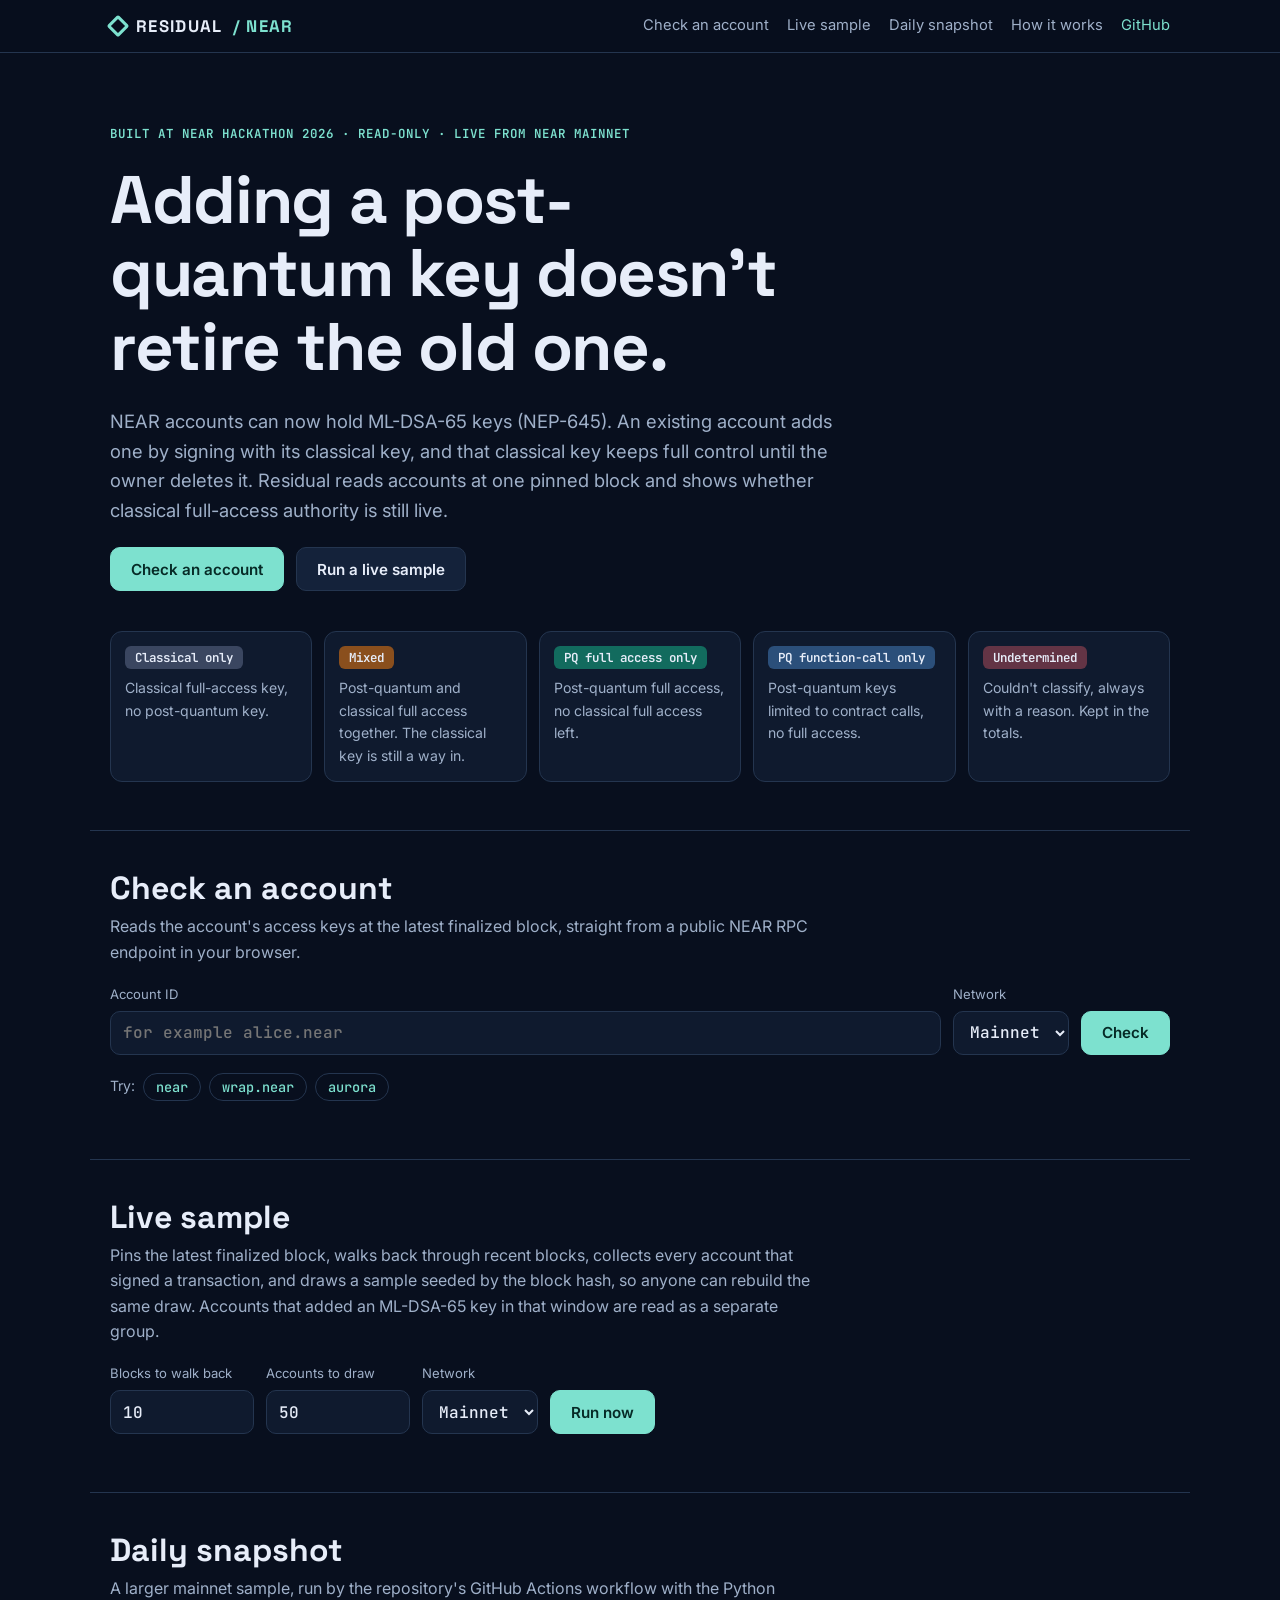
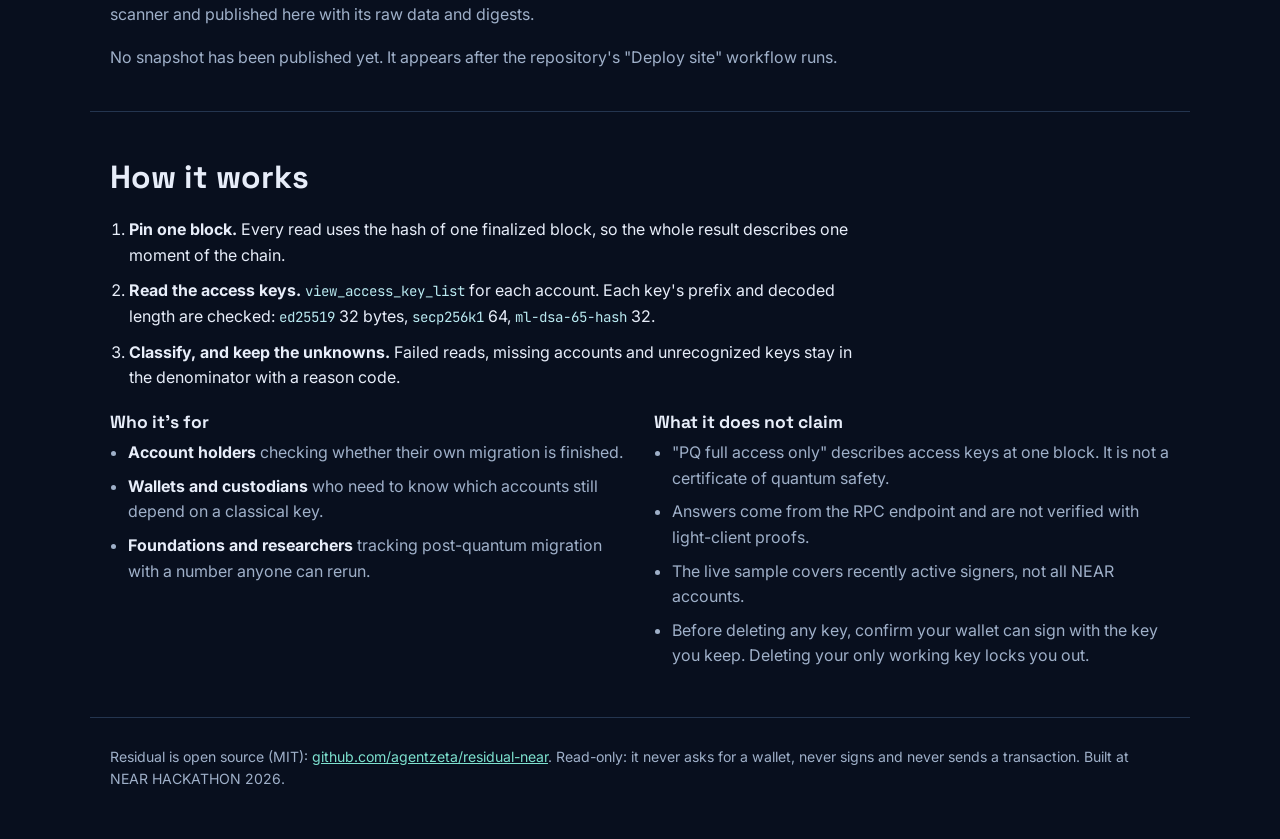
==== index.html @ 67db2c84 "Publish fallback static frontend for GitHub Pages branch deployment" ====
<!doctype html>
<html lang="en">
<head>
<meta charset="utf-8">
<meta name="viewport" content="width=device-width, initial-scale=1, viewport-fit=cover">
<title>Residual — NEAR post-quantum migration check</title>
<meta name="description" content="Check whether a NEAR account that added a post-quantum key still has a live classical key. Read-only, live from NEAR mainnet.">
<meta property="og:title" content="Residual — NEAR post-quantum migration check">
<meta property="og:description" content="Adding a post-quantum key doesn't retire the classical one. Residual checks, live from NEAR mainnet.">
<link rel="preconnect" href="https://fonts.googleapis.com">
<link rel="stylesheet" href="https://fonts.googleapis.com/css2?family=Space+Grotesk:wght@500;600;700&family=Inter:wght@400;500;600&family=JetBrains+Mono:wght@400;600&display=swap">
<link rel="stylesheet" href="style.css">
<link rel="icon" href="data:image/svg+xml,%3Csvg xmlns='http://www.w3.org/2000/svg' viewBox='0 0 32 32'%3E%3Crect width='32' height='32' rx='7' fill='%23080f1e'/%3E%3Cpath d='M16 6l10 10-10 10L6 16z' fill='none' stroke='%237de1cf' stroke-width='3'/%3E%3C/svg%3E">
</head>
<body>
<header class="bar">
  <div class="wrap bar-in">
    <a class="logo" href="#top"><span class="mark" aria-hidden="true"></span>Residual <span class="slash">/ NEAR</span></a>
    <nav aria-label="Sections">
      <a href="#check">Check an account</a>
      <a href="#sample">Live sample</a>
      <a href="#snapshot">Daily snapshot</a>
      <a href="#how">How it works</a>
      <a class="gh" href="https://github.com/agentzeta/residual-near">GitHub</a>
    </nav>
  </div>
</header>

<main id="top">
  <section class="hero wrap">
    <p class="eyebrow">Built at NEAR HACKATHON 2026 · read-only · live from NEAR mainnet</p>
    <h1>Adding a post-quantum key doesn't retire the old one.</h1>
    <p class="lede">NEAR accounts can now hold ML-DSA-65 keys (NEP-645). An existing account adds one by signing with its classical key, and that classical key keeps full control until the owner deletes it. Residual reads accounts at one pinned block and shows whether classical full-access authority is still live.</p>
    <div class="cta">
      <a class="btn primary" href="#check">Check an account</a>
      <a class="btn" href="#sample">Run a live sample</a>
    </div>
    <div class="states" aria-label="The five states">
      <div><span class="pill CLASSICAL_ONLY">Classical only</span><p>Classical full-access key, no post-quantum key.</p></div>
      <div><span class="pill INCOMPLETE_WEAKEST_LINK">Mixed</span><p>Post-quantum and classical full access together. The classical key is still a way in.</p></div>
      <div><span class="pill COMPLETE">PQ full access only</span><p>Post-quantum full access, no classical full access left.</p></div>
      <div><span class="pill PQ_FUNCTION_ONLY">PQ function-call only</span><p>Post-quantum keys limited to contract calls, no full access.</p></div>
      <div><span class="pill UNDETERMINED">Undetermined</span><p>Couldn't classify, always with a reason. Kept in the totals.</p></div>
    </div>
  </section>

  <section id="check" class="panel wrap">
    <div class="panel-head">
      <h2>Check an account</h2>
      <p>Reads the account's access keys at the latest finalized block, straight from a public NEAR RPC endpoint in your browser.</p>
    </div>
    <form id="check-form" class="row" autocomplete="off">
      <label class="field grow" for="acct">Account ID
        <input id="acct" name="acct" placeholder="for example alice.near" spellcheck="false" required>
      </label>
      <label class="field" for="net">Network
        <select id="net"><option value="mainnet">Mainnet</option><option value="testnet">Testnet</option></select>
      </label>
      <button class="btn primary" id="check-btn" type="submit">Check</button>
    </form>
    <p class="try">Try: <button type="button" class="chip" data-acct="near">near</button><button type="button" class="chip" data-acct="wrap.near">wrap.near</button><button type="button" class="chip" data-acct="aurora">aurora</button></p>
    <div id="check-out" class="out" aria-live="polite"></div>
  </section>

  <section id="sample" class="panel wrap">
    <div class="panel-head">
      <h2>Live sample</h2>
      <p>Pins the latest finalized block, walks back through recent blocks, collects every account that signed a transaction, and draws a sample seeded by the block hash, so anyone can rebuild the same draw. Accounts that added an ML-DSA-65 key in that window are read as a separate group.</p>
    </div>
    <form id="sample-form" class="row">
      <label class="field" for="win">Blocks to walk back
        <input id="win" type="number" min="1" max="120" value="10">
      </label>
      <label class="field" for="size">Accounts to draw
        <input id="size" type="number" min="1" max="300" value="50">
      </label>
      <label class="field" for="snet">Network
        <select id="snet"><option value="mainnet">Mainnet</option><option value="testnet">Testnet</option></select>
      </label>
      <button class="btn primary" id="sample-btn" type="submit">Run now</button>
    </form>
    <div id="sample-progress" class="progress" hidden></div>
    <div id="sample-out" class="out" aria-live="polite"></div>
  </section>

  <section id="snapshot" class="panel wrap">
    <div class="panel-head">
      <h2>Daily snapshot</h2>
      <p>A larger mainnet sample, run by the repository's GitHub Actions workflow with the Python scanner and published here with its raw data and digests.</p>
    </div>
    <div id="snap-out" class="out"><p class="muted">Loading the latest snapshot…</p></div>
  </section>

  <section id="how" class="wrap how">
    <h2>How it works</h2>
    <ol class="steps">
      <li><b>Pin one block.</b> Every read uses the hash of one finalized block, so the whole result describes one moment of the chain.</li>
      <li><b>Read the access keys.</b> <code>view_access_key_list</code> for each account. Each key's prefix and decoded length are checked: <code>ed25519</code> 32 bytes, <code>secp256k1</code> 64, <code>ml-dsa-65-hash</code> 32.</li>
      <li><b>Classify, and keep the unknowns.</b> Failed reads, missing accounts and unrecognized keys stay in the denominator with a reason code.</li>
    </ol>
    <div class="grid2">
      <div>
        <h3>Who it's for</h3>
        <ul>
          <li><b>Account holders</b> checking whether their own migration is finished.</li>
          <li><b>Wallets and custodians</b> who need to know which accounts still depend on a classical key.</li>
          <li><b>Foundations and researchers</b> tracking post-quantum migration with a number anyone can rerun.</li>
        </ul>
      </div>
      <div>
        <h3>What it does not claim</h3>
        <ul>
          <li>"PQ full access only" describes access keys at one block. It is not a certificate of quantum safety.</li>
          <li>Answers come from the RPC endpoint and are not verified with light-client proofs.</li>
          <li>The live sample covers recently active signers, not all NEAR accounts.</li>
          <li>Before deleting any key, confirm your wallet can sign with the key you keep. Deleting your only working key locks you out.</li>
        </ul>
      </div>
    </div>
  </section>
</main>

<footer class="wrap foot">
  <p>Residual is open source (MIT): <a href="https://github.com/agentzeta/residual-near">github.com/agentzeta/residual-near</a>. Read-only: it never asks for a wallet, never signs and never sends a transaction. Built at NEAR HACKATHON 2026.</p>
</footer>

<script type="module" src="app.js"></script>
</body>
</html>
---- style.css ----
/* Residual landing and live app. One deliberate dark look, matching the report dashboard. */
:root {
  --bg: #080f1e;
  --surface: #0f1a2e;
  --surface-2: #14223a;
  --line: #24354f;
  --ink: #e7edf9;
  --muted: #9fb0c9;
  --teal: #7de1cf;
  --teal-ink: #062a26;
  --amber: #f0b45a;
  --red: #ff8f8f;
  --display: "Space Grotesk", "Helvetica Neue", Arial, sans-serif;
  --body: "Inter", "Segoe UI", Roboto, Arial, sans-serif;
  --mono: "JetBrains Mono", ui-monospace, Menlo, Consolas, monospace;
  color-scheme: dark;
}
* { box-sizing: border-box; }
html { scroll-behavior: smooth; }
section[id], main[id] { scroll-margin-top: 76px; }
.testbanner { background: #5a2a12; color: #ffd9bf; font-weight: 600; text-align: center; padding: 8px 16px; }
@media (prefers-reduced-motion: reduce) { html { scroll-behavior: auto; } }
body { margin: 0; background: var(--bg); color: var(--ink); font: 16px/1.6 var(--body); }
a { color: var(--teal); }
code { font-family: var(--mono); font-size: 0.88em; color: #b9e9f0; }
.wrap { max-width: 1100px; margin: 0 auto; padding-left: max(20px, env(safe-area-inset-left, 0px)); padding-right: max(20px, env(safe-area-inset-right, 0px)); }
h1, h2, h3 { font-family: var(--display); line-height: 1.1; margin: 0; text-wrap: balance; }
h1 { font-size: clamp(2.2rem, 6vw, 4.2rem); letter-spacing: -0.02em; max-width: 16ch; }
h2 { font-size: clamp(1.5rem, 3vw, 2rem); }
h3 { font-size: 1.1rem; margin-bottom: 8px; }
p { margin: 0; }

.bar { position: sticky; top: 0; z-index: 5; background: rgba(8, 15, 30, 0.92); backdrop-filter: blur(8px); border-bottom: 1px solid var(--line); }
.bar-in { display: flex; align-items: center; justify-content: space-between; gap: 16px; padding-block: 14px; flex-wrap: wrap; }
.logo { display: flex; align-items: center; gap: 10px; font: 700 1.05rem var(--display); letter-spacing: 0.08em; text-transform: uppercase; color: var(--ink); text-decoration: none; }
.logo .slash { color: var(--teal); }
.mark { width: 16px; height: 16px; border: 3px solid var(--teal); transform: rotate(45deg); border-radius: 2px; }
nav { display: flex; gap: 18px; flex-wrap: wrap; font-size: 0.92rem; }
nav a { color: var(--muted); text-decoration: none; }
nav a:hover, nav a:focus-visible { color: var(--ink); }
nav .gh { color: var(--teal); }

.hero { padding-block: 72px 48px; display: grid; gap: 22px; }
.eyebrow { font: 600 0.78rem var(--mono); letter-spacing: 0.08em; text-transform: uppercase; color: var(--teal); }
.lede { font-size: 1.15rem; color: var(--muted); max-width: 62ch; }
.cta { display: flex; gap: 12px; flex-wrap: wrap; }
.btn { display: inline-flex; align-items: center; justify-content: center; gap: 8px; min-height: 44px; padding: 0 20px; border-radius: 10px; border: 1px solid var(--line); background: var(--surface-2); color: var(--ink); font: 600 0.95rem var(--body); text-decoration: none; cursor: pointer; }
.btn:hover { border-color: var(--teal); }
.btn:focus-visible, .chip:focus-visible, input:focus-visible, select:focus-visible { outline: 2px solid var(--teal); outline-offset: 2px; }
.btn.primary { background: var(--teal); border-color: var(--teal); color: var(--teal-ink); }
.btn[disabled] { opacity: 0.55; cursor: progress; }
.states { display: grid; grid-template-columns: repeat(auto-fit, minmax(190px, 1fr)); gap: 12px; margin-top: 18px; }
.states div { background: var(--surface); border: 1px solid var(--line); border-radius: 12px; padding: 14px; display: grid; gap: 8px; align-content: start; }
.states p { font-size: 0.88rem; color: var(--muted); }

.pill { display: inline-block; width: fit-content; padding: 3px 10px; border-radius: 6px; font: 600 0.78rem var(--mono); background: #34405c; color: var(--ink); }
.pill.COMPLETE { background: #126b5e; }
.pill.INCOMPLETE_WEAKEST_LINK { background: #8a4f1d; }
.pill.PQ_FUNCTION_ONLY { background: #2b4f7a; }
.pill.UNDETERMINED { background: #633445; }
.pill.CLASSICAL_ONLY { background: #3a4660; }

.panel { padding-block: 40px; border-top: 1px solid var(--line); display: grid; gap: 18px; }
.panel-head { display: grid; gap: 8px; }
.panel-head p { color: var(--muted); max-width: 70ch; }
.row { display: flex; gap: 12px; align-items: flex-end; flex-wrap: wrap; }
.field { display: grid; gap: 6px; font-size: 0.82rem; color: var(--muted); min-width: 0; }
.field.grow { flex: 1 1 260px; }
input, select { font: 500 1rem var(--mono); background: var(--surface); color: var(--ink); border: 1px solid var(--line); border-radius: 10px; min-height: 44px; padding: 0 12px; width: 100%; }
input[type=number] { width: 9em; }
.try { font-size: 0.88rem; color: var(--muted); display: flex; gap: 8px; align-items: center; flex-wrap: wrap; }
.chip { font: 500 0.85rem var(--mono); background: transparent; color: var(--teal); border: 1px solid var(--line); border-radius: 999px; padding: 4px 12px; cursor: pointer; }
.out { display: grid; gap: 16px; min-width: 0; }
.muted { color: var(--muted); }
.error { color: var(--red); }
.warn { background: #3b2f10; color: #ffe9a8; border-radius: 10px; padding: 10px 14px; font-size: 0.92rem; }

.result { background: var(--surface); border: 1px solid var(--line); border-radius: 14px; padding: 20px; display: grid; gap: 14px; min-width: 0; }
.verdict { font: 600 1.3rem var(--display); }
.meta { display: flex; flex-wrap: wrap; gap: 6px 20px; font: 0.82rem var(--mono); color: var(--muted); }
.meta span { overflow-wrap: anywhere; }
.tbl { overflow-x: auto; }
table { border-collapse: collapse; width: 100%; font-size: 0.88rem; }
th, td { text-align: left; padding: 8px 12px 8px 0; border-bottom: 1px solid var(--line); vertical-align: top; }
th { font: 600 0.72rem var(--mono); letter-spacing: 0.06em; text-transform: uppercase; color: var(--muted); }
td.key { font-family: var(--mono); font-size: 0.8rem; overflow-wrap: anywhere; min-width: 16ch; }
td button.link { background: none; border: 0; color: var(--teal); font: inherit; cursor: pointer; padding: 0; text-align: left; overflow-wrap: anywhere; }

.cards { display: grid; grid-template-columns: repeat(auto-fit, minmax(220px, 1fr)); gap: 12px; }
.card { background: var(--surface); border: 1px solid var(--line); border-radius: 14px; padding: 18px; display: grid; gap: 6px; }
.card small { color: var(--muted); font-size: 0.82rem; }
.card strong { font: 700 2.4rem var(--display); color: var(--teal); font-variant-numeric: tabular-nums; }
.card em { font-style: normal; font-size: 0.8rem; color: var(--muted); }
.statebar { display: flex; height: 14px; border-radius: 7px; overflow: hidden; background: var(--surface-2); }
.statebar span { display: block; height: 100%; }
.legend { display: flex; flex-wrap: wrap; gap: 8px 16px; font-size: 0.82rem; color: var(--muted); }
.progress { font: 0.88rem var(--mono); color: var(--muted); background: var(--surface); border: 1px solid var(--line); border-radius: 10px; padding: 12px 14px; }
.progress b { color: var(--ink); }
.actions { display: flex; gap: 10px; flex-wrap: wrap; }

.how { padding-block: 48px; border-top: 1px solid var(--line); display: grid; gap: 22px; }
.steps { margin: 0; padding-left: 1.2em; display: grid; gap: 10px; max-width: 75ch; }
.grid2 { display: grid; grid-template-columns: repeat(auto-fit, minmax(300px, 1fr)); gap: 28px; }
.grid2 ul { margin: 0; padding-left: 1.1em; display: grid; gap: 8px; color: var(--muted); }
.grid2 b { color: var(--ink); }
.foot { padding-block: 28px 48px; border-top: 1px solid var(--line); color: var(--muted); font-size: 0.88rem; }
@media (max-width: 640px) {
  nav { gap: 12px; font-size: 0.85rem; }
  .hero { padding-block: 44px 32px; }
}
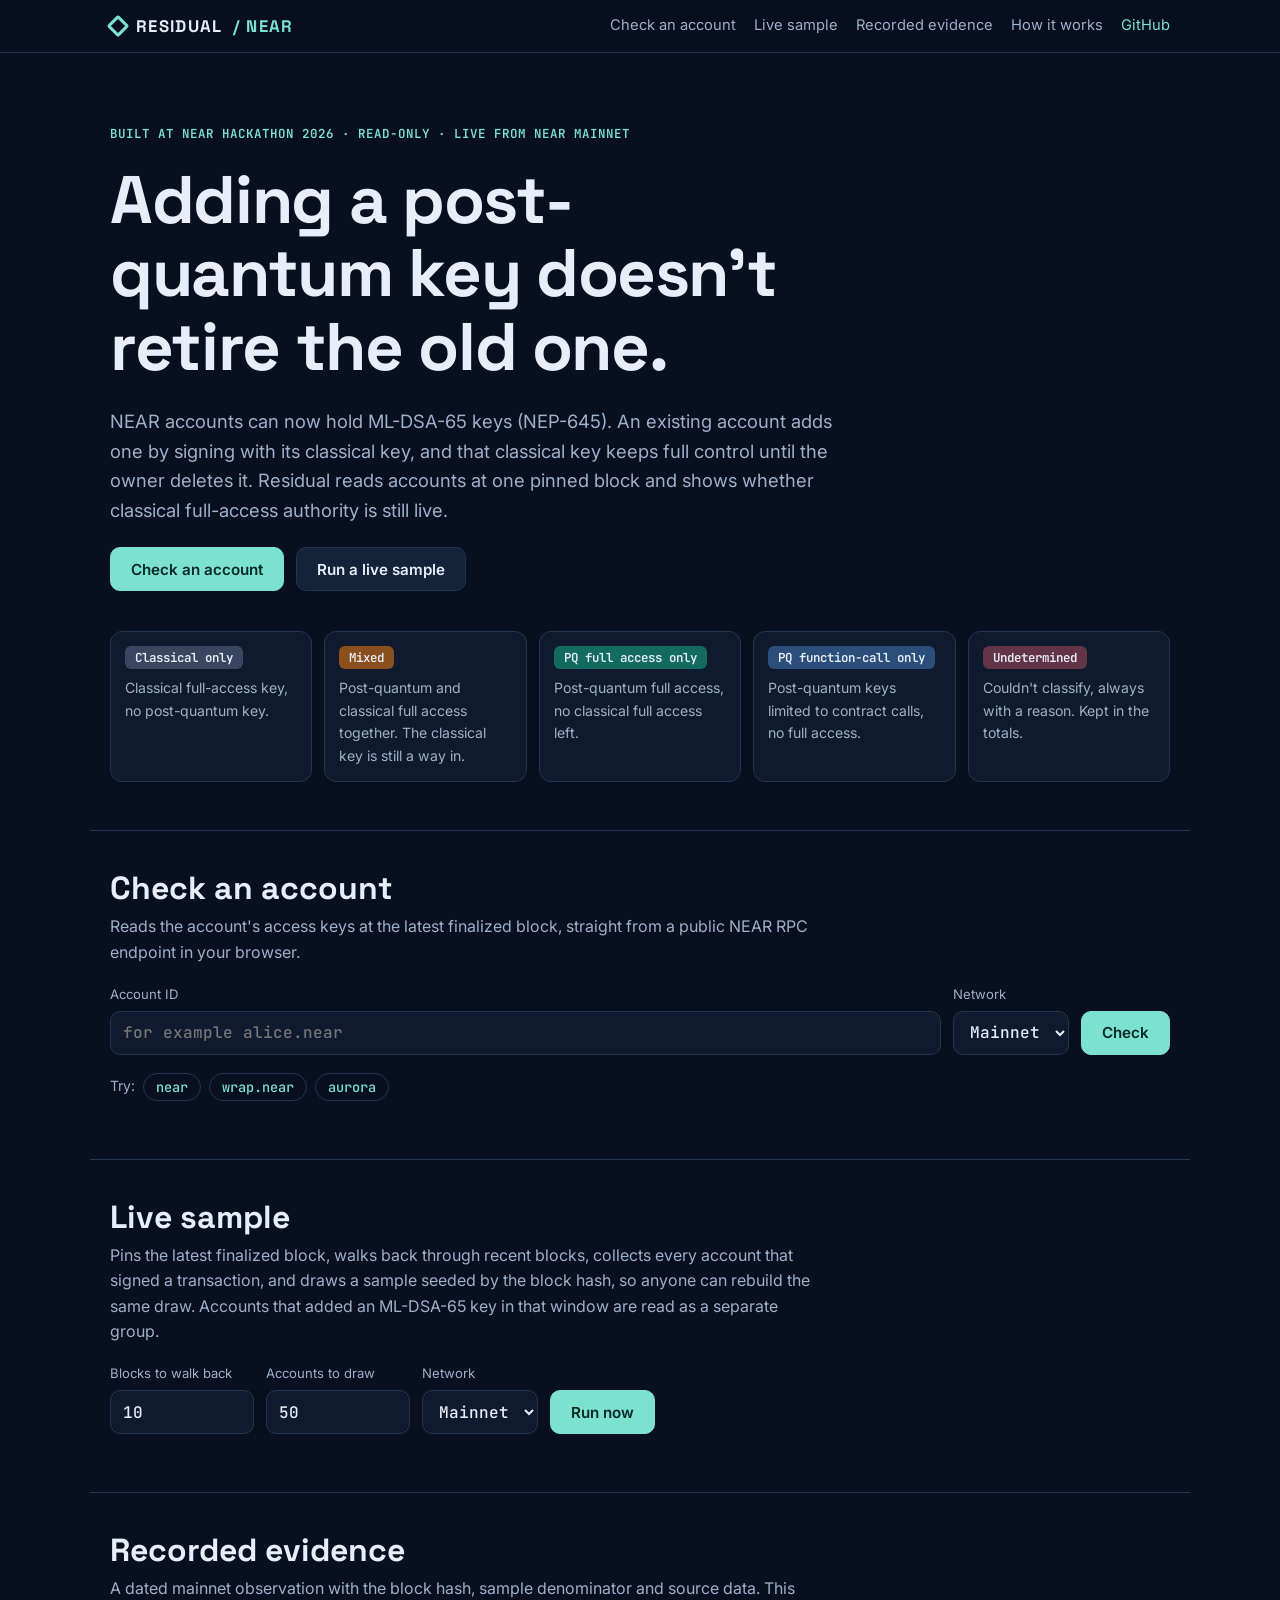
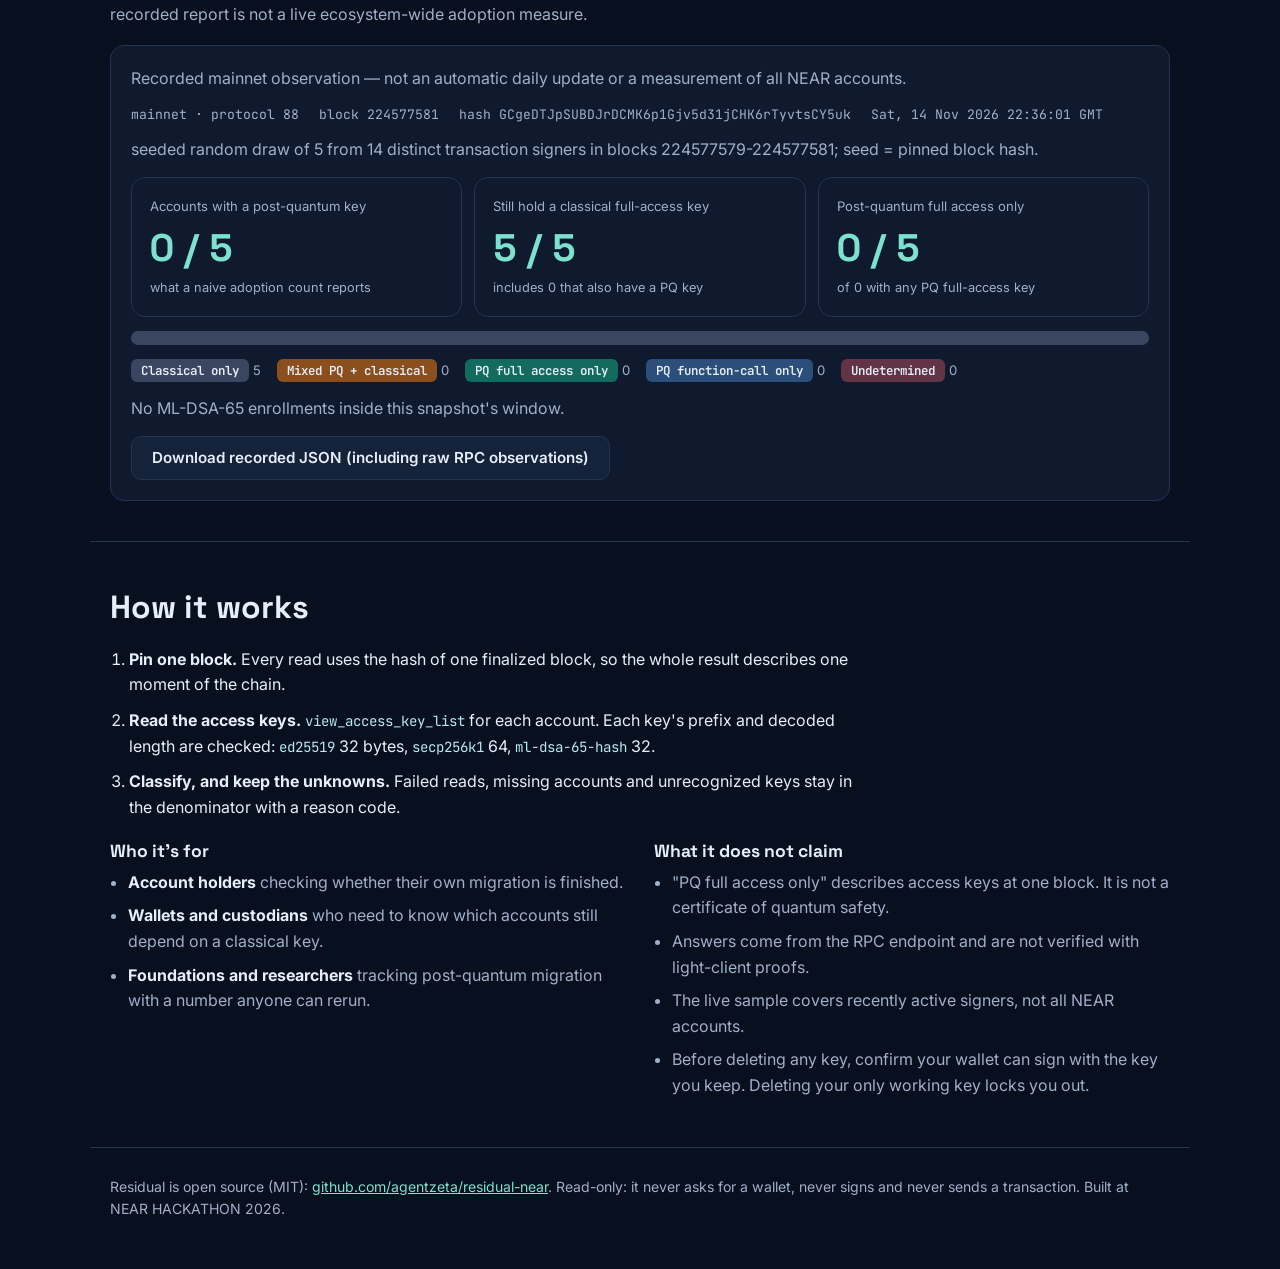
==== commit b1484dff: "Show timestamped verified-scope mainnet sample and remove unavailable daily-snapshot claims" ====
--- a/index.html
+++ b/index.html
@@ -19,7 +19,7 @@
     <nav aria-label="Sections">
       <a href="#check">Check an account</a>
       <a href="#sample">Live sample</a>
-      <a href="#snapshot">Daily snapshot</a>
+      <a href="#snapshot">Recorded evidence</a>
       <a href="#how">How it works</a>
       <a class="gh" href="https://github.com/agentzeta/residual-near">GitHub</a>
     </nav>
@@ -85,8 +85,8 @@
 
   <section id="snapshot" class="panel wrap">
     <div class="panel-head">
-      <h2>Daily snapshot</h2>
-      <p>A larger mainnet sample, run by the repository's GitHub Actions workflow with the Python scanner and published here with its raw data and digests.</p>
+      <h2>Recorded evidence</h2>
+      <p>A dated mainnet observation with the block hash, sample denominator and source data. This recorded report is not a live ecosystem-wide adoption measure.</p>
     </div>
     <div id="snap-out" class="out"><p class="muted">Loading the latest snapshot…</p></div>
   </section>
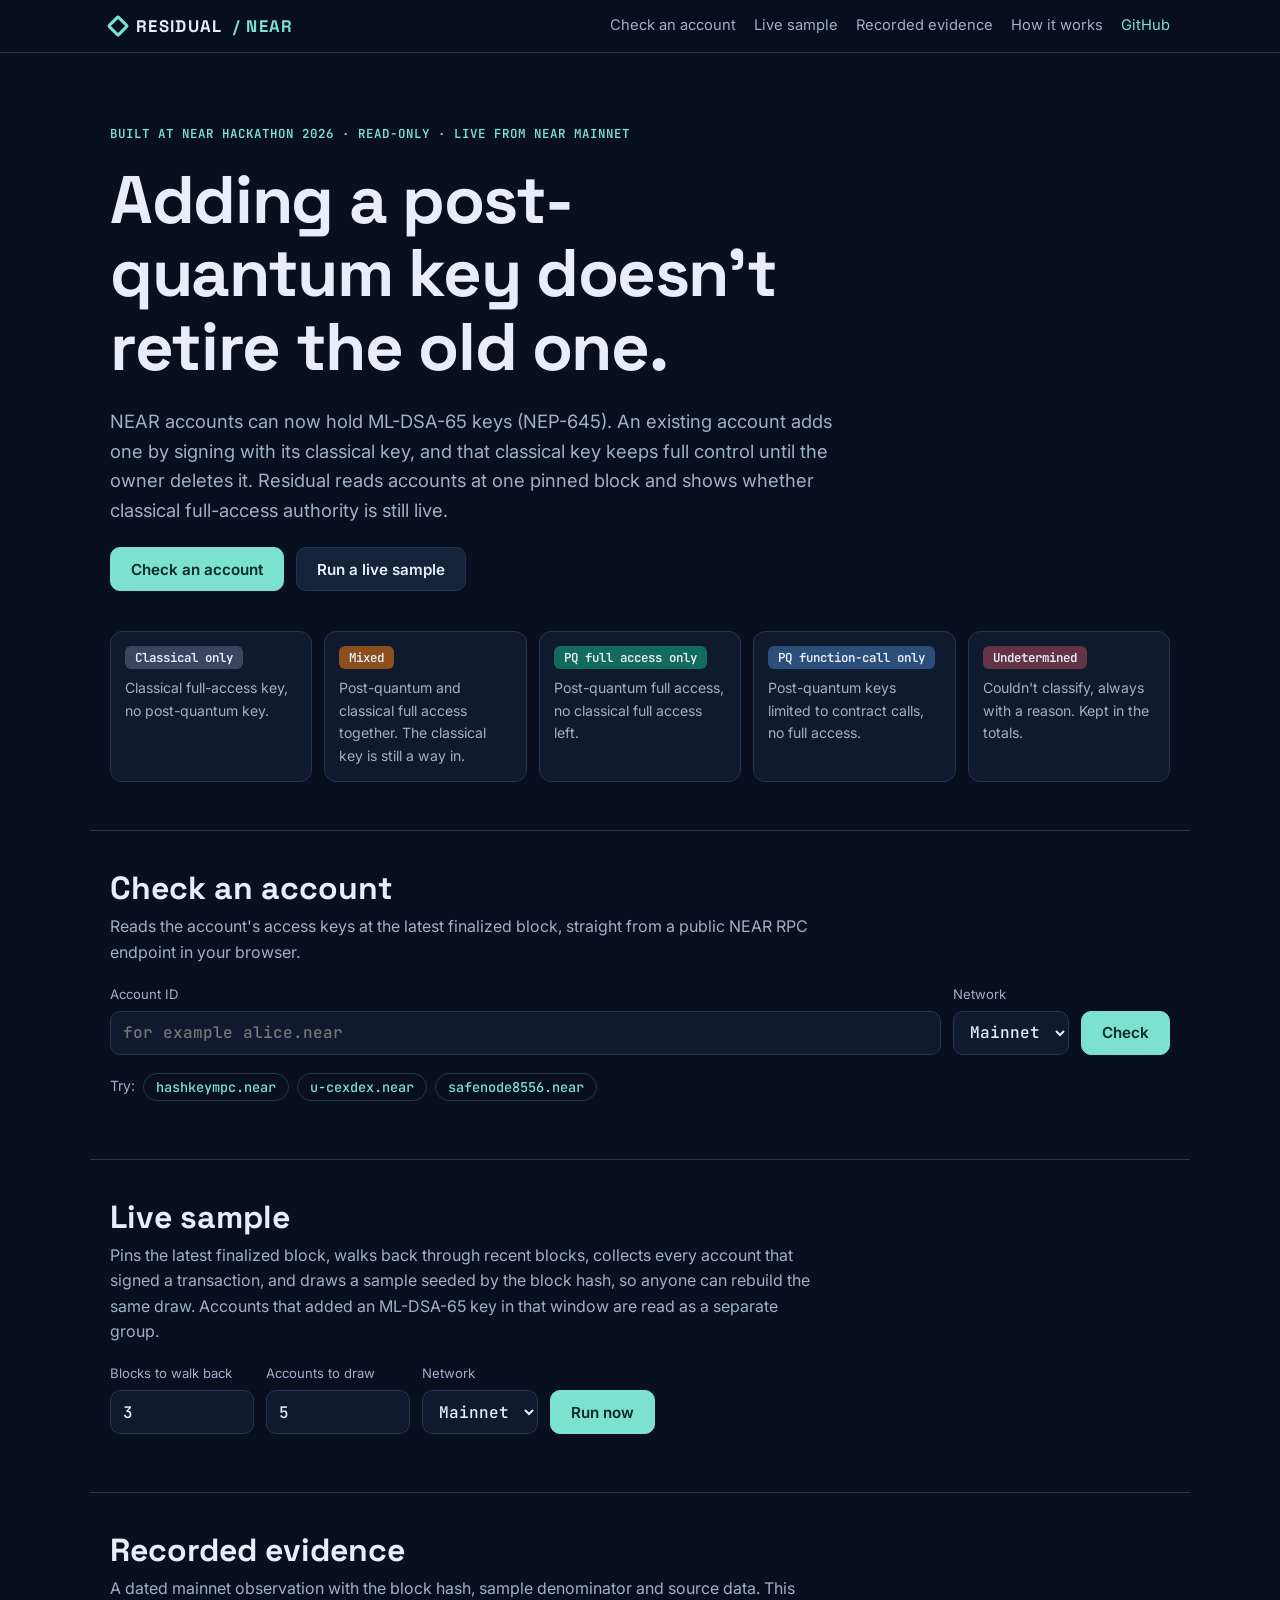
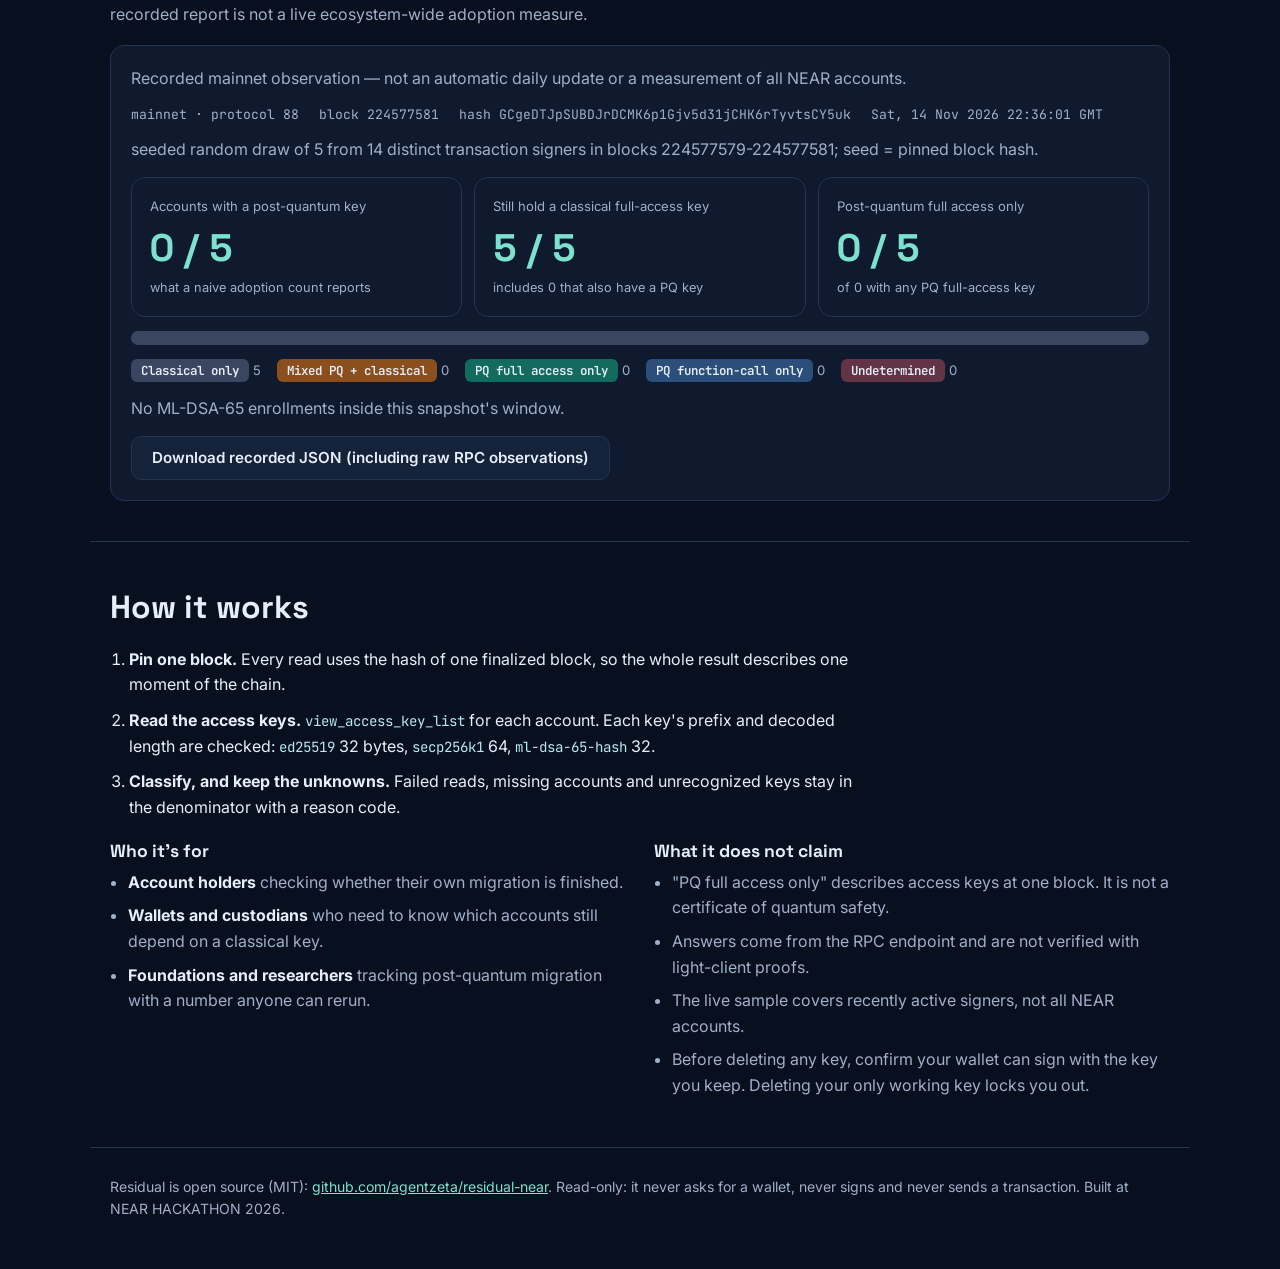
==== commit 55af192e: "Deploy small-sample defaults and public verified account examples" ====
--- a/index.html
+++ b/index.html
@@ -58,7 +58,7 @@
       </label>
       <button class="btn primary" id="check-btn" type="submit">Check</button>
     </form>
-    <p class="try">Try: <button type="button" class="chip" data-acct="near">near</button><button type="button" class="chip" data-acct="wrap.near">wrap.near</button><button type="button" class="chip" data-acct="aurora">aurora</button></p>
+    <p class="try">Try: <button type="button" class="chip" data-acct="hashkeympc.near">hashkeympc.near</button><button type="button" class="chip" data-acct="u-cexdex.near">u-cexdex.near</button><button type="button" class="chip" data-acct="safenode8556.near">safenode8556.near</button></p>
     <div id="check-out" class="out" aria-live="polite"></div>
   </section>
 
@@ -69,10 +69,10 @@
     </div>
     <form id="sample-form" class="row">
       <label class="field" for="win">Blocks to walk back
-        <input id="win" type="number" min="1" max="120" value="10">
+        <input id="win" type="number" min="1" max="120" value="3">
       </label>
       <label class="field" for="size">Accounts to draw
-        <input id="size" type="number" min="1" max="300" value="50">
+        <input id="size" type="number" min="1" max="300" value="5">
       </label>
       <label class="field" for="snet">Network
         <select id="snet"><option value="mainnet">Mainnet</option><option value="testnet">Testnet</option></select>
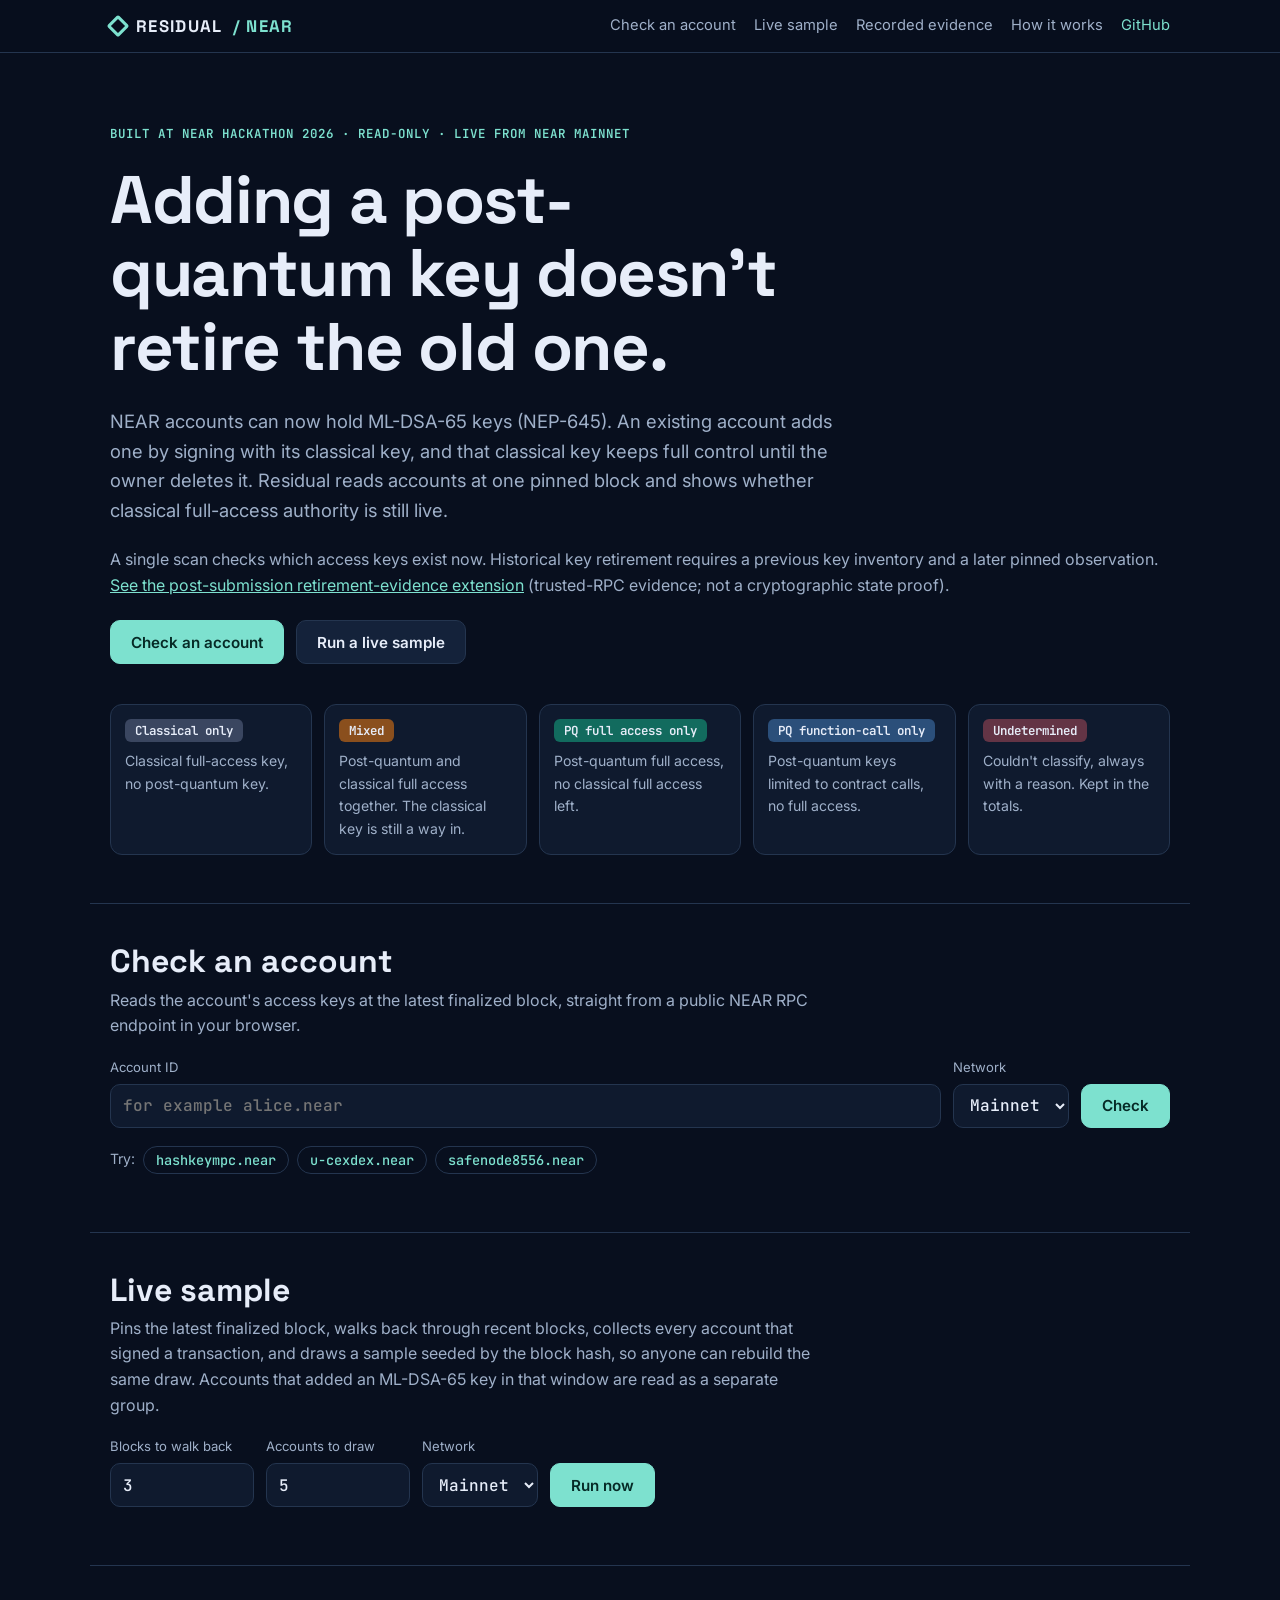
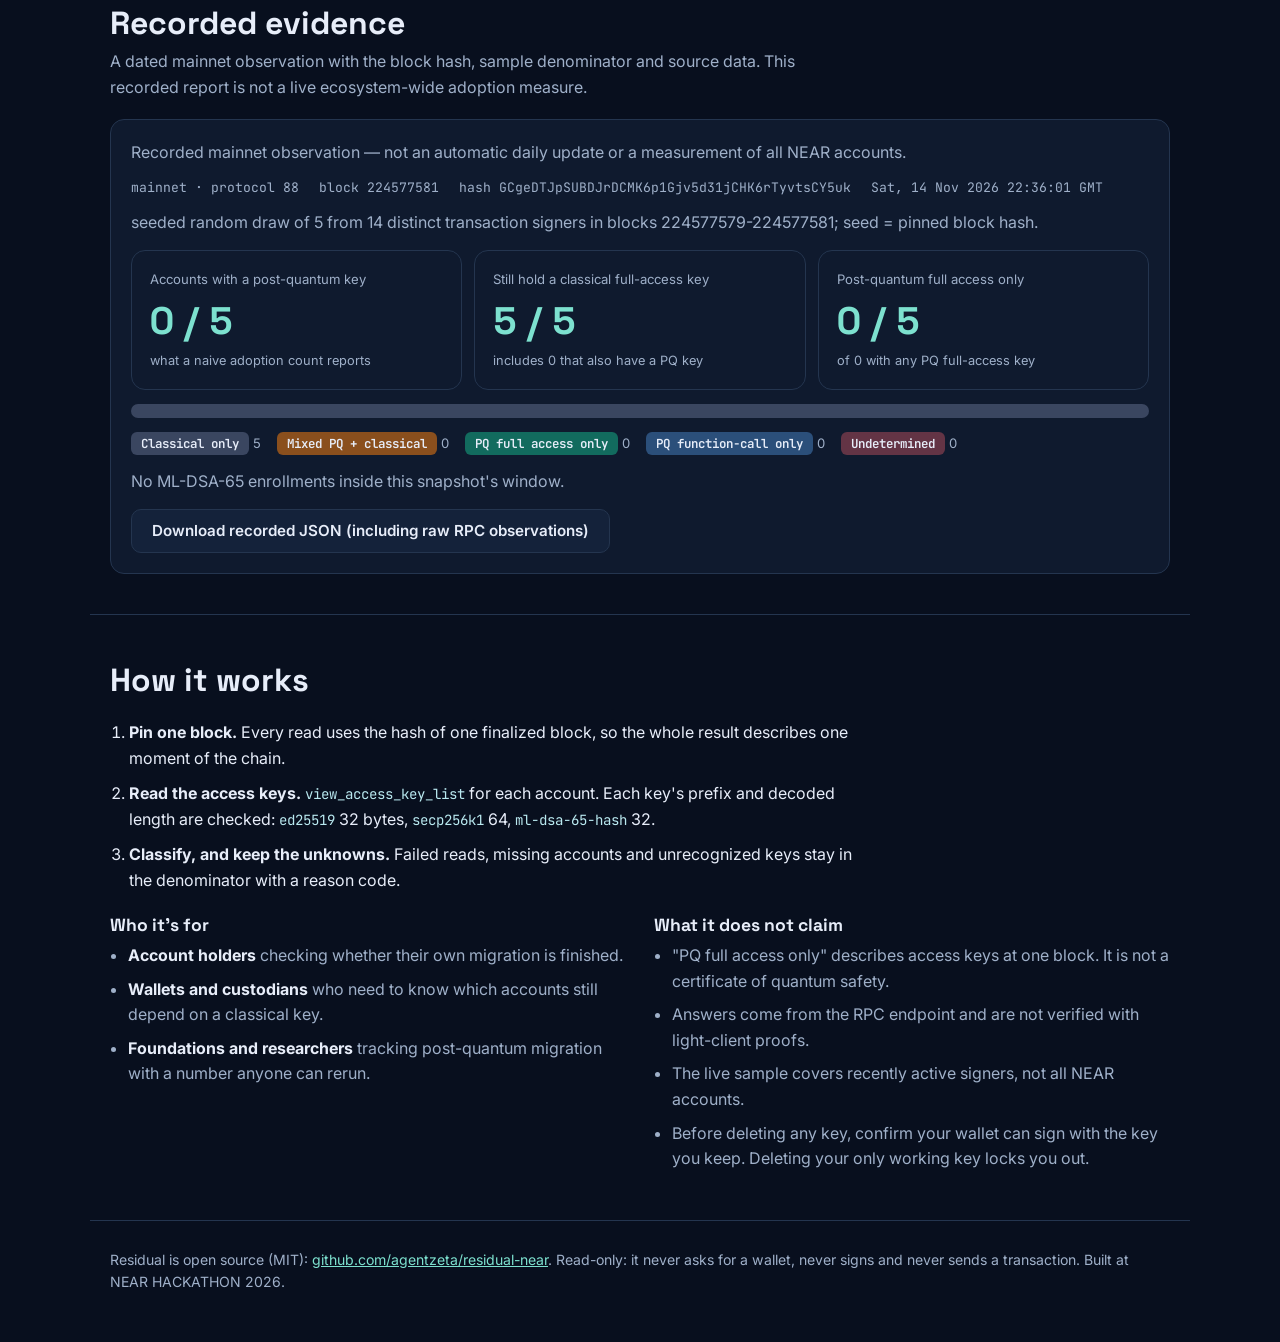
==== commit 02c1cec3: "Clarify snapshot-versus-retirement proof on Residual landing page" ====
--- a/index.html
+++ b/index.html
@@ -31,6 +31,7 @@
     <p class="eyebrow">Built at NEAR HACKATHON 2026 · read-only · live from NEAR mainnet</p>
     <h1>Adding a post-quantum key doesn't retire the old one.</h1>
     <p class="lede">NEAR accounts can now hold ML-DSA-65 keys (NEP-645). An existing account adds one by signing with its classical key, and that classical key keeps full control until the owner deletes it. Residual reads accounts at one pinned block and shows whether classical full-access authority is still live.</p>
+    <p class="muted">A single scan checks which access keys exist now. Historical key retirement requires a previous key inventory and a later pinned observation. <a href="https://github.com/agentzeta/residual-near/blob/main/docs/RETIREMENT_EVIDENCE.md">See the post-submission retirement-evidence extension</a> (trusted-RPC evidence; not a cryptographic state proof).</p>
     <div class="cta">
       <a class="btn primary" href="#check">Check an account</a>
       <a class="btn" href="#sample">Run a live sample</a>
